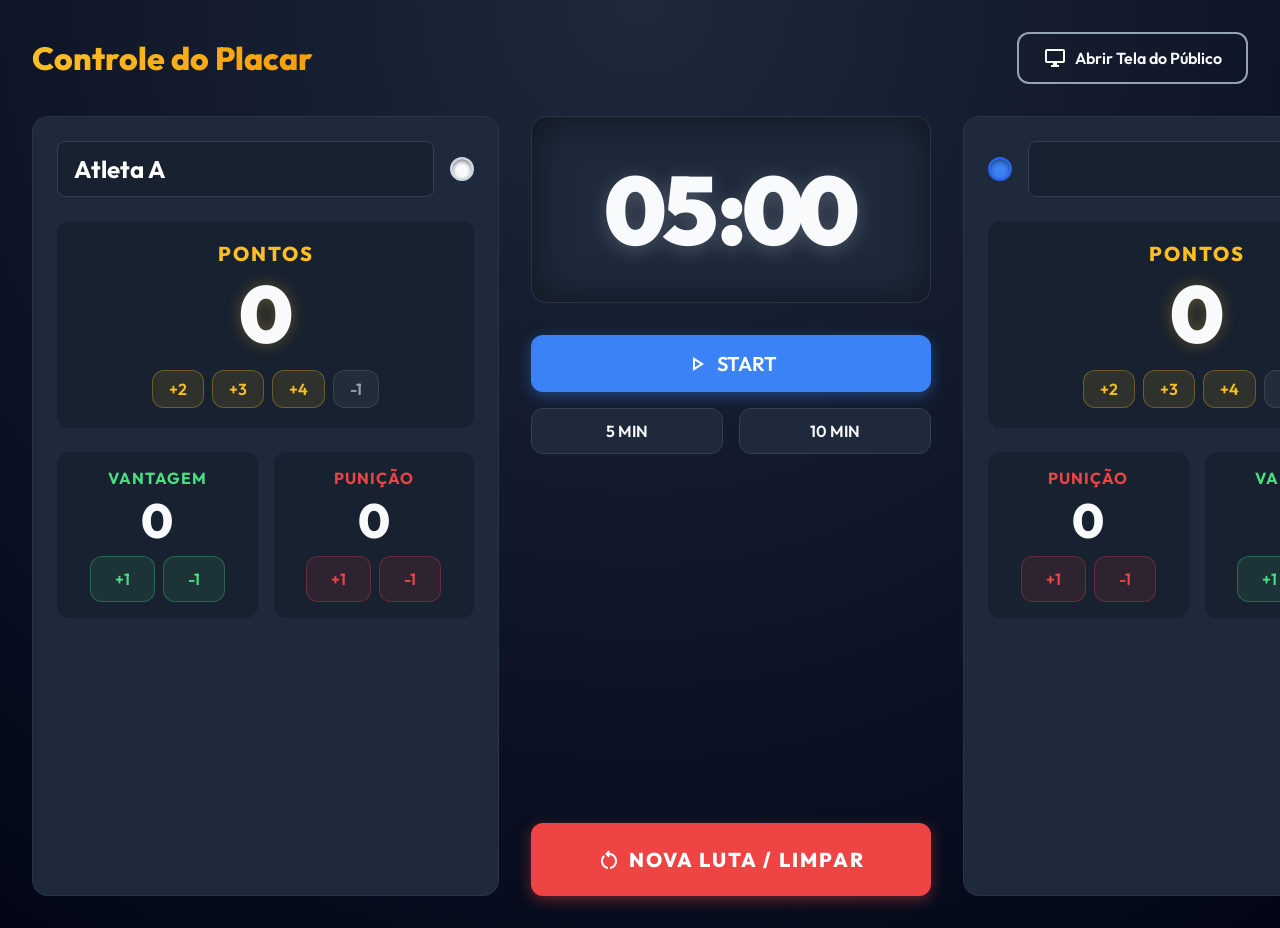
==== index.html @ 86d2e78d "first commit" ====
<!DOCTYPE html>
<html lang="pt-BR">
<head>
  <meta charset="UTF-8">
  <meta name="viewport" content="width=device-width, initial-scale=1.0">
  <title>Placar Jiu-Jitsu - Controle</title>
  <link rel="preconnect" href="https://fonts.googleapis.com">
  <link rel="preconnect" href="https://fonts.gstatic.com" crossorigin>
  <link href="https://fonts.googleapis.com/css2?family=Outfit:wght@400;600;800;900&display=swap" rel="stylesheet">
  <link rel="stylesheet" href="style.css">
  <link rel="stylesheet" href="https://fonts.googleapis.com/css2?family=Material+Symbols+Outlined:opsz,wght,FILL,GRAD@24,400,0,0" />
</head>
<body class="controle-body">
  <div class="top-actions">
    <h1>Controle do Placar</h1>
    <button id="btn-open-display" class="btn btn-outline" title="Abrir Tela de Exibição">
      <span class="material-symbols-outlined">desktop_windows</span>
      Abrir Tela do Público
    </button>
  </div>

  <div class="control-panel">
    <!-- Atleta A -->
    <div class="athlete-controls athlete-a">
      <div class="athlete-header">
        <input type="text" id="name-a" value="Atleta A" class="athlete-name-input" placeholder="Nome do Atleta" />
        <div class="color-badge badge-white"></div>
      </div>

      <div class="score-section">
        <h2 class="score-title text-yellow">Pontos</h2>
        <div class="score-display" id="display-pts-a">0</div>
        <div class="score-buttons">
          <button class="btn btn-pts" onclick="addScore('a', 'points', 2)">+2</button>
          <button class="btn btn-pts" onclick="addScore('a', 'points', 3)">+3</button>
          <button class="btn btn-pts" onclick="addScore('a', 'points', 4)">+4</button>
          <button class="btn btn-pts btn-sub" onclick="addScore('a', 'points', -1)">-1</button>
        </div>
      </div>

      <div class="minor-scores">
        <div class="score-section-small">
          <h3 class="text-green">Vantagem</h3>
          <div class="score-display-small" id="display-adv-a">0</div>
          <div class="score-buttons-small">
            <button class="btn btn-adv" onclick="addScore('a', 'advantages', 1)">+1</button>
            <button class="btn btn-adv btn-sub" onclick="addScore('a', 'advantages', -1)">-1</button>
          </div>
        </div>

        <div class="score-section-small">
          <h3 class="text-red">Punição</h3>
          <div class="score-display-small" id="display-pun-a">0</div>
          <div class="score-buttons-small">
            <button class="btn btn-pun" onclick="addScore('a', 'punishments', 1)">+1</button>
            <button class="btn btn-pun btn-sub" onclick="addScore('a', 'punishments', -1)">-1</button>
          </div>
        </div>
      </div>
    </div>

    <!-- Central Timer -->
    <div class="timer-controls">
      <div class="timer-container">
        <div class="timer-display" id="control-timer">05:00</div>
      </div>

      <div class="timer-actions">
        <button id="btn-start" class="btn btn-primary btn-large">
          <span class="material-symbols-outlined">play_arrow</span>
          START
        </button>
        <button id="btn-pause" class="btn btn-outline btn-large" style="display: none;">
          <span class="material-symbols-outlined">pause</span>
          PAUSE
        </button>
        
        <div class="timer-set-buttons">
          <button class="btn btn-secondary" onclick="setTimer(5 * 60)">5 MIN</button>
          <button class="btn btn-secondary" onclick="setTimer(10 * 60)">10 MIN</button>
        </div>
      </div>

      <div class="global-actions">
        <button class="btn btn-danger btn-nova-luta" onclick="resetMatch()">
          <span class="material-symbols-outlined">restart_alt</span>
          Nova Luta / Limpar
        </button>
      </div>
    </div>

    <!-- Atleta B -->
    <div class="athlete-controls athlete-b">
      <div class="athlete-header" style="flex-direction: row-reverse;">
        <input type="text" id="name-b" value="Atleta B" class="athlete-name-input" placeholder="Nome do Atleta" style="text-align: right;" />
        <div class="color-badge badge-blue"></div>
      </div>

      <div class="score-section">
        <h2 class="score-title text-yellow">Pontos</h2>
        <div class="score-display" id="display-pts-b">0</div>
        <div class="score-buttons">
          <button class="btn btn-pts" onclick="addScore('b', 'points', 2)">+2</button>
          <button class="btn btn-pts" onclick="addScore('b', 'points', 3)">+3</button>
          <button class="btn btn-pts" onclick="addScore('b', 'points', 4)">+4</button>
          <button class="btn btn-pts btn-sub" onclick="addScore('b', 'points', -1)">-1</button>
        </div>
      </div>

      <div class="minor-scores" style="flex-direction: row-reverse;">
        <div class="score-section-small">
          <h3 class="text-green">Vantagem</h3>
          <div class="score-display-small" id="display-adv-b">0</div>
          <div class="score-buttons-small">
            <button class="btn btn-adv" onclick="addScore('b', 'advantages', 1)">+1</button>
            <button class="btn btn-adv btn-sub" onclick="addScore('b', 'advantages', -1)">-1</button>
          </div>
        </div>

        <div class="score-section-small">
          <h3 class="text-red">Punição</h3>
          <div class="score-display-small" id="display-pun-b">0</div>
          <div class="score-buttons-small">
            <button class="btn btn-pun" onclick="addScore('b', 'punishments', 1)">+1</button>
            <button class="btn btn-pun btn-sub" onclick="addScore('b', 'punishments', -1)">-1</button>
          </div>
        </div>
      </div>
    </div>

  </div>

  <script src="control.js"></script>
</body>
</html>
---- style.css ----
:root {
  --bg-dark: #0f172a;
  --bg-darker: #020617;
  --bg-card: #1e293b;
  --bg-card-hover: #334155;
  --text-main: #f8fafc;
  --text-muted: #94a3b8;
  
  --color-yellow: #fbbf24;
  --color-green: #4ade80;
  --color-red: #ef4444;
  --color-blue: #3b82f6;
  --color-white: #ffffff;
  
  --shadow-sm: 0 1px 2px 0 rgb(0 0 0 / 0.05);
  --shadow-md: 0 4px 6px -1px rgb(0 0 0 / 0.1), 0 2px 4px -2px rgb(0 0 0 / 0.1);
  --shadow-lg: 0 10px 15px -3px rgb(0 0 0 / 0.1), 0 4px 6px -4px rgb(0 0 0 / 0.1);
  --shadow-glow-yellow: 0 0 15px rgba(251, 191, 36, 0.3);
  
  --round-sm: 8px;
  --round-md: 12px;
  --round-lg: 16px;
  --round-full: 9999px;
  
  --transition: all 0.2s cubic-bezier(0.4, 0, 0.2, 1);
}

* {
  box-sizing: border-box;
  margin: 0;
  padding: 0;
  font-family: 'Outfit', sans-serif;
}

body {
  background-color: var(--bg-darker);
  color: var(--text-main);
  min-height: 100vh;
  display: flex;
  flex-direction: column;
}

/* =========================================
   CONTROLE
========================================== */
.controle-body {
  padding: 2rem;
  background: radial-gradient(circle at 50% 0%, #1e293b 0%, #020617 100%);
}

.top-actions {
  display: flex;
  justify-content: space-between;
  align-items: center;
  margin-bottom: 2rem;
}

.top-actions h1 {
  font-size: 2rem;
  font-weight: 800;
  background: linear-gradient(to right, #fbbf24, #f59e0b);
  -webkit-background-clip: text;
  -webkit-text-fill-color: transparent;
}

.btn {
  display: flex;
  align-items: center;
  justify-content: center;
  gap: 0.5rem;
  padding: 0.75rem 1.5rem;
  border-radius: var(--round-md);
  font-size: 1rem;
  font-weight: 600;
  cursor: pointer;
  border: none;
  transition: var(--transition);
  color: var(--text-main);
}

.btn:active {
  transform: scale(0.95);
}

.btn-outline {
  background: transparent;
  border: 2px solid var(--text-muted);
  color: var(--text-main);
}

.btn-outline:hover {
  border-color: var(--text-main);
  background: rgba(255, 255, 255, 0.05);
}

.btn-primary {
  background: var(--color-blue);
  color: white;
  box-shadow: 0 4px 14px rgba(59, 130, 246, 0.4);
}
.btn-primary:hover {
  background: #2563eb;
  box-shadow: 0 6px 20px rgba(59, 130, 246, 0.6);
}

.btn-secondary {
  background: var(--bg-card);
  border: 1px solid var(--bg-card-hover);
}
.btn-secondary:hover {
  background: var(--bg-card-hover);
}

.btn-danger {
  background: var(--color-red);
  color: white;
  box-shadow: 0 4px 14px rgba(239, 68, 68, 0.4);
}
.btn-danger:hover {
  background: #dc2626;
  box-shadow: 0 6px 20px rgba(239, 68, 68, 0.6);
}

.btn-large {
  padding: 1rem 2rem;
  font-size: 1.25rem;
}

.control-panel {
  display: grid;
  grid-template-columns: 1fr 400px 1fr;
  gap: 2rem;
  height: calc(100vh - 120px);
}

.athlete-controls {
  background: var(--bg-card);
  border-radius: var(--round-lg);
  padding: 1.5rem;
  display: flex;
  flex-direction: column;
  gap: 1.5rem;
  border: 1px solid rgba(255, 255, 255, 0.05);
  box-shadow: var(--shadow-xl);
}

.athlete-header {
  display: flex;
  align-items: center;
  gap: 1rem;
}

.athlete-name-input {
  flex: 1;
  background: rgba(0, 0, 0, 0.2);
  border: 1px solid var(--bg-card-hover);
  border-radius: var(--round-sm);
  padding: 0.75rem 1rem;
  color: white;
  font-size: 1.5rem;
  font-weight: 700;
  outline: none;
  transition: var(--transition);
}
.athlete-name-input:focus {
  border-color: var(--color-blue);
}

.color-badge {
  width: 24px;
  height: 24px;
  border-radius: 50%;
  box-shadow: inset 0 2px 4px rgba(0,0,0,0.5);
}
.badge-white { background: #f8fafc; border: 2px solid #cbd5e1; }
.badge-blue { background: #3b82f6; border: 2px solid #2563eb; }

.score-section {
  background: rgba(0,0,0,0.2);
  border-radius: var(--round-md);
  padding: 1.25rem;
  text-align: center;
  display: flex;
  flex-direction: column;
  align-items: center;
}

.score-title {
  font-size: 1.25rem;
  text-transform: uppercase;
  letter-spacing: 2px;
  margin-bottom: 0.5rem;
  font-weight: 800;
}

.text-yellow { color: var(--color-yellow); }
.text-green { color: var(--color-green); }
.text-red { color: var(--color-red); }

.score-display {
  font-size: 5rem;
  font-weight: 900;
  line-height: 1;
  margin-bottom: 1rem;
  text-shadow: var(--shadow-glow-yellow);
}

.score-buttons {
  display: flex;
  gap: 0.5rem;
  flex-wrap: wrap;
  justify-content: center;
}

.btn-pts {
  background: rgba(251, 191, 36, 0.1);
  color: var(--color-yellow);
  border: 1px solid rgba(251, 191, 36, 0.3);
  padding: 0.5rem 1rem;
}
.btn-pts:hover {
  background: rgba(251, 191, 36, 0.2);
  border-color: var(--color-yellow);
}

.btn-sub {
  background: rgba(255, 255, 255, 0.05);
  color: var(--text-muted);
  border: 1px solid rgba(255, 255, 255, 0.1);
}
.btn-sub:hover {
  background: rgba(255, 255, 255, 0.1);
  color: white;
}

.minor-scores {
  display: flex;
  gap: 1rem;
}

.score-section-small {
  flex: 1;
  background: rgba(0,0,0,0.2);
  border-radius: var(--round-md);
  padding: 1rem;
  text-align: center;
}

.score-section-small h3 {
  font-size: 1rem;
  text-transform: uppercase;
  letter-spacing: 1px;
  margin-bottom: 0.5rem;
}

.score-display-small {
  font-size: 3rem;
  font-weight: 800;
  line-height: 1;
  margin-bottom: 0.75rem;
}

.score-buttons-small {
  display: flex;
  gap: 0.5rem;
  justify-content: center;
}

.btn-adv { background: rgba(74, 222, 128, 0.1); color: var(--color-green); border: 1px solid rgba(74, 222, 128, 0.3); }
.btn-adv:hover { background: rgba(74, 222, 128, 0.2); }
.btn-pun { background: rgba(239, 68, 68, 0.1); color: var(--color-red); border: 1px solid rgba(239, 68, 68, 0.3); }
.btn-pun:hover { background: rgba(239, 68, 68, 0.2); }


.timer-controls {
  display: flex;
  flex-direction: column;
  gap: 2rem;
}

.timer-container {
  background: var(--bg-card);
  border-radius: var(--round-lg);
  padding: 2rem;
  display: flex;
  justify-content: center;
  align-items: center;
  border: 1px solid rgba(255, 255, 255, 0.05);
  box-shadow: 0 0 40px rgba(0,0,0,0.5) inset;
}

.timer-display {
  font-size: 6rem;
  font-weight: 900;
  font-variant-numeric: tabular-nums;
  letter-spacing: -2px;
  color: var(--text-main);
  text-shadow: 0 4px 20px rgba(255,255,255,0.2);
}

.timer-actions {
  display: flex;
  flex-direction: column;
  gap: 1rem;
}

.timer-set-buttons {
  display: flex;
  gap: 1rem;
}
.timer-set-buttons .btn {
  flex: 1;
}

.global-actions {
  margin-top: auto;
  display: flex;
  flex-direction: column;
}
.btn-nova-luta {
  padding: 1.5rem;
  font-size: 1.25rem;
  text-transform: uppercase;
  letter-spacing: 2px;
  font-weight: 800;
}

/* =========================================
   PUBLIC DISPLAY
========================================== */
.display-body {
  overflow: hidden;
  background: #000;
  display: grid;
  grid-template-rows: auto 1fr;
  padding: 2vh;
}

.display-header {
  display: grid;
  grid-template-columns: 1fr auto 1fr;
  align-items: center;
  gap: 2rem;
  margin-bottom: 2vh;
}

.display-athlete-name {
  font-size: 5vw;
  font-weight: 900;
  text-transform: uppercase;
  white-space: nowrap;
  overflow: hidden;
  text-overflow: ellipsis;
  padding: 0 2rem;
  color: white;
}

.display-timer-wrapper {
  background: #111;
  padding: 1rem 3rem;
  border-radius: 20px;
  border: 2px solid #333;
}

.display-timer {
  font-size: 8vw;
  font-weight: 900;
  font-variant-numeric: tabular-nums;
  line-height: 1;
  color: #fff;
  text-shadow: 0 0 20px rgba(255,255,255,0.3);
}

.display-main {
  display: grid;
  grid-template-columns: 1fr 1fr;
  gap: 2vw;
  height: 100%;
}

.display-athlete-card {
  background: linear-gradient(180deg, #111, #050505);
  border-radius: 2rem;
  display: flex;
  flex-direction: column;
  padding: 3rem 2rem;
  position: relative;
  border: 1px solid #222;
}

.card-white {
  border-top: 10px solid #f8fafc;
}
.card-blue {
  border-top: 10px solid #3b82f6;
}

.display-points-wrapper {
  flex: 1;
  display: flex;
  flex-direction: column;
  justify-content: center;
  align-items: center;
}

.display-points-title {
  color: var(--color-yellow);
  font-size: 3vw;
  font-weight: 900;
  text-transform: uppercase;
  letter-spacing: 4px;
}

.display-points {
  font-size: 25vw;
  font-weight: 900;
  line-height: 1;
  color: var(--color-yellow);
  text-shadow: 0 0 40px rgba(251, 191, 36, 0.4);
}

.display-minor-wrapper {
  display: grid;
  grid-template-columns: 1fr 1fr;
  gap: 2rem;
  margin-top: 2rem;
}

.display-minor-box {
  background: rgba(255,255,255,0.03);
  border-radius: 1.5rem;
  padding: 2rem 1rem;
  text-align: center;
  border: 1px solid rgba(255,255,255,0.05);
}

.display-minor-title {
  font-size: 2vw;
  font-weight: 800;
  text-transform: uppercase;
  letter-spacing: 2px;
  margin-bottom: 1rem;
}

.display-minor-score {
  font-size: 10vw;
  font-weight: 900;
  line-height: 1;
}

.color-pulse {
  animation: pulse 0.3s ease-out;
}

@keyframes pulse {
  0% { transform: scale(1); }
  50% { transform: scale(1.1); }
  100% { transform: scale(1); }
}

@media (max-width: 1200px) {
  .control-panel {
    grid-template-columns: 1fr;
    height: auto;
  }
}
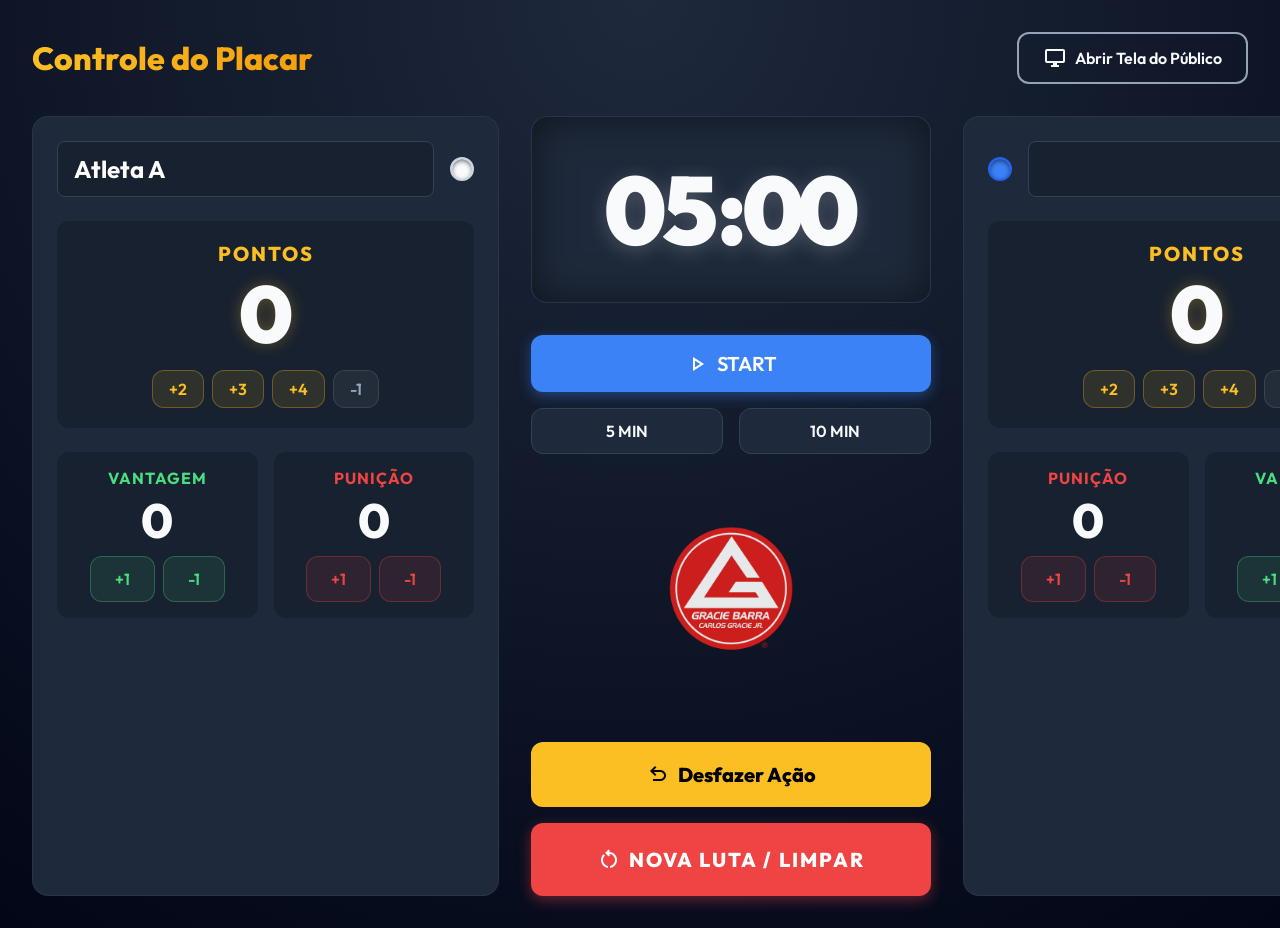
==== commit 454e1e24: "feat: Implement undo functionality for score and match reset actions, add Gracie Barra logo, and ref" ====
--- a/index.html
+++ b/index.html
@@ -1,5 +1,6 @@
 <!DOCTYPE html>
 <html lang="pt-BR">
+
 <head>
   <meta charset="UTF-8">
   <meta name="viewport" content="width=device-width, initial-scale=1.0">
@@ -8,8 +9,10 @@
   <link rel="preconnect" href="https://fonts.gstatic.com" crossorigin>
   <link href="https://fonts.googleapis.com/css2?family=Outfit:wght@400;600;800;900&display=swap" rel="stylesheet">
   <link rel="stylesheet" href="style.css">
-  <link rel="stylesheet" href="https://fonts.googleapis.com/css2?family=Material+Symbols+Outlined:opsz,wght,FILL,GRAD@24,400,0,0" />
+  <link rel="stylesheet"
+    href="https://fonts.googleapis.com/css2?family=Material+Symbols+Outlined:opsz,wght,FILL,GRAD@24,400,0,0" />
 </head>
+
 <body class="controle-body">
   <div class="top-actions">
     <h1>Controle do Placar</h1>
@@ -74,14 +77,26 @@
           <span class="material-symbols-outlined">pause</span>
           PAUSE
         </button>
-        
+
         <div class="timer-set-buttons">
           <button class="btn btn-secondary" onclick="setTimer(5 * 60)">5 MIN</button>
           <button class="btn btn-secondary" onclick="setTimer(10 * 60)">10 MIN</button>
         </div>
       </div>
 
-      <div class="global-actions">
+      <div class="brand-logo"
+        style="display: flex; justify-content: center; align-items: center; margin: auto 0; padding: 1rem 0;">
+        <img src="assets/Gracie_Barra.png" alt="Gracie Barra Logo"
+          style="max-height: 140px; width: auto; opacity: 0.9;" />
+      </div>
+
+      <div class="global-actions" style="gap: 1rem;">
+        <button class="btn"
+          style="background: var(--color-yellow); color: #000; font-size: 1.25rem; font-weight: 800; padding: 1.25rem;"
+          onclick="undo()">
+          <span class="material-symbols-outlined">undo</span>
+          Desfazer Ação
+        </button>
         <button class="btn btn-danger btn-nova-luta" onclick="resetMatch()">
           <span class="material-symbols-outlined">restart_alt</span>
           Nova Luta / Limpar
@@ -92,7 +107,8 @@
     <!-- Atleta B -->
     <div class="athlete-controls athlete-b">
       <div class="athlete-header" style="flex-direction: row-reverse;">
-        <input type="text" id="name-b" value="Atleta B" class="athlete-name-input" placeholder="Nome do Atleta" style="text-align: right;" />
+        <input type="text" id="name-b" value="Atleta B" class="athlete-name-input" placeholder="Nome do Atleta"
+          style="text-align: right;" />
         <div class="color-badge badge-blue"></div>
       </div>
 
@@ -132,4 +148,5 @@
 
   <script src="control.js"></script>
 </body>
-</html>
+
+</html>
--- a/style.css
+++ b/style.css
@@ -5,23 +5,23 @@
   --bg-card-hover: #334155;
   --text-main: #f8fafc;
   --text-muted: #94a3b8;
-  
+
   --color-yellow: #fbbf24;
   --color-green: #4ade80;
   --color-red: #ef4444;
   --color-blue: #3b82f6;
   --color-white: #ffffff;
-  
+
   --shadow-sm: 0 1px 2px 0 rgb(0 0 0 / 0.05);
   --shadow-md: 0 4px 6px -1px rgb(0 0 0 / 0.1), 0 2px 4px -2px rgb(0 0 0 / 0.1);
   --shadow-lg: 0 10px 15px -3px rgb(0 0 0 / 0.1), 0 4px 6px -4px rgb(0 0 0 / 0.1);
   --shadow-glow-yellow: 0 0 15px rgba(251, 191, 36, 0.3);
-  
+
   --round-sm: 8px;
   --round-md: 12px;
   --round-lg: 16px;
   --round-full: 9999px;
-  
+
   --transition: all 0.2s cubic-bezier(0.4, 0, 0.2, 1);
 }
 
@@ -98,6 +98,7 @@
   color: white;
   box-shadow: 0 4px 14px rgba(59, 130, 246, 0.4);
 }
+
 .btn-primary:hover {
   background: #2563eb;
   box-shadow: 0 6px 20px rgba(59, 130, 246, 0.6);
@@ -107,6 +108,7 @@
   background: var(--bg-card);
   border: 1px solid var(--bg-card-hover);
 }
+
 .btn-secondary:hover {
   background: var(--bg-card-hover);
 }
@@ -116,6 +118,7 @@
   color: white;
   box-shadow: 0 4px 14px rgba(239, 68, 68, 0.4);
 }
+
 .btn-danger:hover {
   background: #dc2626;
   box-shadow: 0 6px 20px rgba(239, 68, 68, 0.6);
@@ -162,6 +165,7 @@
   outline: none;
   transition: var(--transition);
 }
+
 .athlete-name-input:focus {
   border-color: var(--color-blue);
 }
@@ -170,13 +174,21 @@
   width: 24px;
   height: 24px;
   border-radius: 50%;
-  box-shadow: inset 0 2px 4px rgba(0,0,0,0.5);
-}
-.badge-white { background: #f8fafc; border: 2px solid #cbd5e1; }
-.badge-blue { background: #3b82f6; border: 2px solid #2563eb; }
+  box-shadow: inset 0 2px 4px rgba(0, 0, 0, 0.5);
+}
+
+.badge-white {
+  background: #f8fafc;
+  border: 2px solid #cbd5e1;
+}
+
+.badge-blue {
+  background: #3b82f6;
+  border: 2px solid #2563eb;
+}
 
 .score-section {
-  background: rgba(0,0,0,0.2);
+  background: rgba(0, 0, 0, 0.2);
   border-radius: var(--round-md);
   padding: 1.25rem;
   text-align: center;
@@ -193,9 +205,17 @@
   font-weight: 800;
 }
 
-.text-yellow { color: var(--color-yellow); }
-.text-green { color: var(--color-green); }
-.text-red { color: var(--color-red); }
+.text-yellow {
+  color: var(--color-yellow);
+}
+
+.text-green {
+  color: var(--color-green);
+}
+
+.text-red {
+  color: var(--color-red);
+}
 
 .score-display {
   font-size: 5rem;
@@ -218,6 +238,7 @@
   border: 1px solid rgba(251, 191, 36, 0.3);
   padding: 0.5rem 1rem;
 }
+
 .btn-pts:hover {
   background: rgba(251, 191, 36, 0.2);
   border-color: var(--color-yellow);
@@ -228,6 +249,7 @@
   color: var(--text-muted);
   border: 1px solid rgba(255, 255, 255, 0.1);
 }
+
 .btn-sub:hover {
   background: rgba(255, 255, 255, 0.1);
   color: white;
@@ -240,7 +262,7 @@
 
 .score-section-small {
   flex: 1;
-  background: rgba(0,0,0,0.2);
+  background: rgba(0, 0, 0, 0.2);
   border-radius: var(--round-md);
   padding: 1rem;
   text-align: center;
@@ -266,10 +288,25 @@
   justify-content: center;
 }
 
-.btn-adv { background: rgba(74, 222, 128, 0.1); color: var(--color-green); border: 1px solid rgba(74, 222, 128, 0.3); }
-.btn-adv:hover { background: rgba(74, 222, 128, 0.2); }
-.btn-pun { background: rgba(239, 68, 68, 0.1); color: var(--color-red); border: 1px solid rgba(239, 68, 68, 0.3); }
-.btn-pun:hover { background: rgba(239, 68, 68, 0.2); }
+.btn-adv {
+  background: rgba(74, 222, 128, 0.1);
+  color: var(--color-green);
+  border: 1px solid rgba(74, 222, 128, 0.3);
+}
+
+.btn-adv:hover {
+  background: rgba(74, 222, 128, 0.2);
+}
+
+.btn-pun {
+  background: rgba(239, 68, 68, 0.1);
+  color: var(--color-red);
+  border: 1px solid rgba(239, 68, 68, 0.3);
+}
+
+.btn-pun:hover {
+  background: rgba(239, 68, 68, 0.2);
+}
 
 
 .timer-controls {
@@ -286,7 +323,7 @@
   justify-content: center;
   align-items: center;
   border: 1px solid rgba(255, 255, 255, 0.05);
-  box-shadow: 0 0 40px rgba(0,0,0,0.5) inset;
+  box-shadow: 0 0 40px rgba(0, 0, 0, 0.5) inset;
 }
 
 .timer-display {
@@ -295,7 +332,7 @@
   font-variant-numeric: tabular-nums;
   letter-spacing: -2px;
   color: var(--text-main);
-  text-shadow: 0 4px 20px rgba(255,255,255,0.2);
+  text-shadow: 0 4px 20px rgba(255, 255, 255, 0.2);
 }
 
 .timer-actions {
@@ -308,6 +345,7 @@
   display: flex;
   gap: 1rem;
 }
+
 .timer-set-buttons .btn {
   flex: 1;
 }
@@ -317,6 +355,7 @@
   display: flex;
   flex-direction: column;
 }
+
 .btn-nova-luta {
   padding: 1.5rem;
   font-size: 1.25rem;
@@ -334,6 +373,7 @@
   display: grid;
   grid-template-rows: auto 1fr;
   padding: 2vh;
+  height: 100vh;
 }
 
 .display-header {
@@ -363,12 +403,12 @@
 }
 
 .display-timer {
-  font-size: 8vw;
+  font-size: 5vw;
   font-weight: 900;
   font-variant-numeric: tabular-nums;
   line-height: 1;
   color: #fff;
-  text-shadow: 0 0 20px rgba(255,255,255,0.3);
+  text-shadow: 0 0 20px rgba(255, 255, 255, 0.3);
 }
 
 .display-main {
@@ -391,6 +431,7 @@
 .card-white {
   border-top: 10px solid #f8fafc;
 }
+
 .card-blue {
   border-top: 10px solid #3b82f6;
 }
@@ -412,7 +453,7 @@
 }
 
 .display-points {
-  font-size: 25vw;
+  font-size: 18vw;
   font-weight: 900;
   line-height: 1;
   color: var(--color-yellow);
@@ -422,28 +463,28 @@
 .display-minor-wrapper {
   display: grid;
   grid-template-columns: 1fr 1fr;
-  gap: 2rem;
-  margin-top: 2rem;
+  gap: 1.5rem;
+  margin-top: 1rem;
 }
 
 .display-minor-box {
-  background: rgba(255,255,255,0.03);
+  background: rgba(255, 255, 255, 0.03);
   border-radius: 1.5rem;
-  padding: 2rem 1rem;
+  padding: 1rem;
   text-align: center;
-  border: 1px solid rgba(255,255,255,0.05);
+  border: 1px solid rgba(255, 255, 255, 0.05);
 }
 
 .display-minor-title {
-  font-size: 2vw;
+  font-size: 1.5vw;
   font-weight: 800;
   text-transform: uppercase;
   letter-spacing: 2px;
-  margin-bottom: 1rem;
+  margin-bottom: 0.5rem;
 }
 
 .display-minor-score {
-  font-size: 10vw;
+  font-size: 5vw;
   font-weight: 900;
   line-height: 1;
 }
@@ -453,9 +494,17 @@
 }
 
 @keyframes pulse {
-  0% { transform: scale(1); }
-  50% { transform: scale(1.1); }
-  100% { transform: scale(1); }
+  0% {
+    transform: scale(1);
+  }
+
+  50% {
+    transform: scale(1.1);
+  }
+
+  100% {
+    transform: scale(1);
+  }
 }
 
 @media (max-width: 1200px) {
@@ -463,4 +512,4 @@
     grid-template-columns: 1fr;
     height: auto;
   }
-}
+}
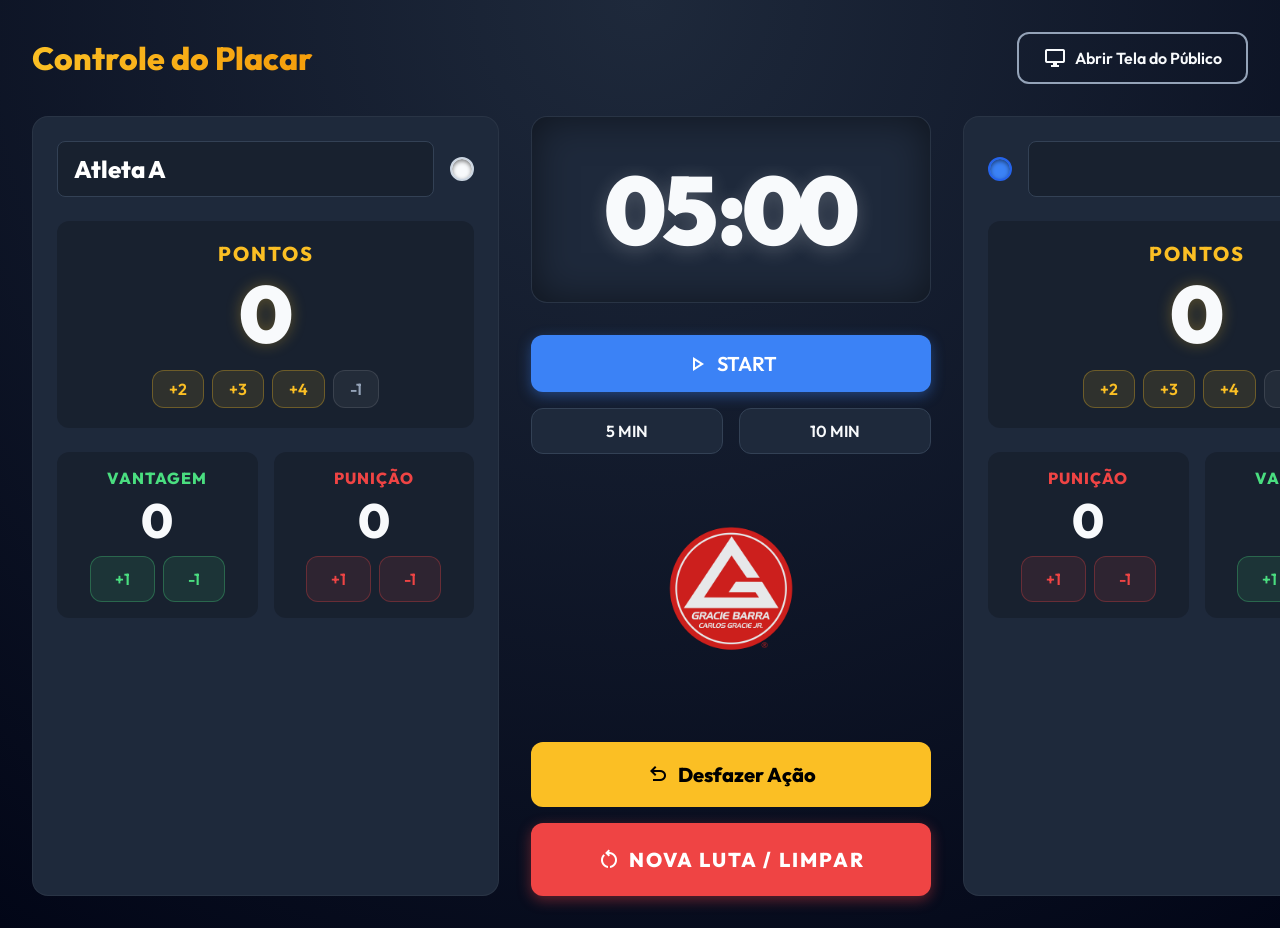
==== commit 5eb74b7d: "feat: Implement local font assets and CSS for Outfit and Material Symbols, replacing external CDN li" ====
--- a/index.html
+++ b/index.html
@@ -5,12 +5,9 @@
   <meta charset="UTF-8">
   <meta name="viewport" content="width=device-width, initial-scale=1.0">
   <title>Placar Jiu-Jitsu - Controle</title>
-  <link rel="preconnect" href="https://fonts.googleapis.com">
-  <link rel="preconnect" href="https://fonts.gstatic.com" crossorigin>
-  <link href="https://fonts.googleapis.com/css2?family=Outfit:wght@400;600;800;900&display=swap" rel="stylesheet">
+  <link rel="stylesheet" href="fonts.css">
   <link rel="stylesheet" href="style.css">
-  <link rel="stylesheet"
-    href="https://fonts.googleapis.com/css2?family=Material+Symbols+Outlined:opsz,wght,FILL,GRAD@24,400,0,0" />
+  <link rel="stylesheet" href="icons.css">
 </head>
 
 <body class="controle-body">
--- a/fonts.css
+++ b/fonts.css
@@ -0,0 +1,72 @@
+/* latin-ext */
+@font-face {
+  font-family: 'Outfit';
+  font-style: normal;
+  font-weight: 400;
+  font-display: swap;
+  src: url(assets/fonts/fonts-0.woff2) format('woff2');
+  unicode-range: U+0100-02BA, U+02BD-02C5, U+02C7-02CC, U+02CE-02D7, U+02DD-02FF, U+0304, U+0308, U+0329, U+1D00-1DBF, U+1E00-1E9F, U+1EF2-1EFF, U+2020, U+20A0-20AB, U+20AD-20C0, U+2113, U+2C60-2C7F, U+A720-A7FF;
+}
+/* latin */
+@font-face {
+  font-family: 'Outfit';
+  font-style: normal;
+  font-weight: 400;
+  font-display: swap;
+  src: url(assets/fonts/fonts-1.woff2) format('woff2');
+  unicode-range: U+0000-00FF, U+0131, U+0152-0153, U+02BB-02BC, U+02C6, U+02DA, U+02DC, U+0304, U+0308, U+0329, U+2000-206F, U+20AC, U+2122, U+2191, U+2193, U+2212, U+2215, U+FEFF, U+FFFD;
+}
+/* latin-ext */
+@font-face {
+  font-family: 'Outfit';
+  font-style: normal;
+  font-weight: 600;
+  font-display: swap;
+  src: url(assets/fonts/fonts-2.woff2) format('woff2');
+  unicode-range: U+0100-02BA, U+02BD-02C5, U+02C7-02CC, U+02CE-02D7, U+02DD-02FF, U+0304, U+0308, U+0329, U+1D00-1DBF, U+1E00-1E9F, U+1EF2-1EFF, U+2020, U+20A0-20AB, U+20AD-20C0, U+2113, U+2C60-2C7F, U+A720-A7FF;
+}
+/* latin */
+@font-face {
+  font-family: 'Outfit';
+  font-style: normal;
+  font-weight: 600;
+  font-display: swap;
+  src: url(assets/fonts/fonts-3.woff2) format('woff2');
+  unicode-range: U+0000-00FF, U+0131, U+0152-0153, U+02BB-02BC, U+02C6, U+02DA, U+02DC, U+0304, U+0308, U+0329, U+2000-206F, U+20AC, U+2122, U+2191, U+2193, U+2212, U+2215, U+FEFF, U+FFFD;
+}
+/* latin-ext */
+@font-face {
+  font-family: 'Outfit';
+  font-style: normal;
+  font-weight: 800;
+  font-display: swap;
+  src: url(assets/fonts/fonts-4.woff2) format('woff2');
+  unicode-range: U+0100-02BA, U+02BD-02C5, U+02C7-02CC, U+02CE-02D7, U+02DD-02FF, U+0304, U+0308, U+0329, U+1D00-1DBF, U+1E00-1E9F, U+1EF2-1EFF, U+2020, U+20A0-20AB, U+20AD-20C0, U+2113, U+2C60-2C7F, U+A720-A7FF;
+}
+/* latin */
+@font-face {
+  font-family: 'Outfit';
+  font-style: normal;
+  font-weight: 800;
+  font-display: swap;
+  src: url(assets/fonts/fonts-5.woff2) format('woff2');
+  unicode-range: U+0000-00FF, U+0131, U+0152-0153, U+02BB-02BC, U+02C6, U+02DA, U+02DC, U+0304, U+0308, U+0329, U+2000-206F, U+20AC, U+2122, U+2191, U+2193, U+2212, U+2215, U+FEFF, U+FFFD;
+}
+/* latin-ext */
+@font-face {
+  font-family: 'Outfit';
+  font-style: normal;
+  font-weight: 900;
+  font-display: swap;
+  src: url(assets/fonts/fonts-6.woff2) format('woff2');
+  unicode-range: U+0100-02BA, U+02BD-02C5, U+02C7-02CC, U+02CE-02D7, U+02DD-02FF, U+0304, U+0308, U+0329, U+1D00-1DBF, U+1E00-1E9F, U+1EF2-1EFF, U+2020, U+20A0-20AB, U+20AD-20C0, U+2113, U+2C60-2C7F, U+A720-A7FF;
+}
+/* latin */
+@font-face {
+  font-family: 'Outfit';
+  font-style: normal;
+  font-weight: 900;
+  font-display: swap;
+  src: url(assets/fonts/fonts-7.woff2) format('woff2');
+  unicode-range: U+0000-00FF, U+0131, U+0152-0153, U+02BB-02BC, U+02C6, U+02DA, U+02DC, U+0304, U+0308, U+0329, U+2000-206F, U+20AC, U+2122, U+2191, U+2193, U+2212, U+2215, U+FEFF, U+FFFD;
+}
--- a/icons.css
+++ b/icons.css
@@ -0,0 +1,24 @@
+/* fallback */
+@font-face {
+  font-family: 'Material Symbols Outlined';
+  font-style: normal;
+  font-weight: 400;
+  src: url(assets/fonts/icons-0.woff2) format('woff2');
+}
+
+.material-symbols-outlined {
+  font-family: 'Material Symbols Outlined';
+  font-weight: normal;
+  font-style: normal;
+  font-size: 24px;
+  line-height: 1;
+  letter-spacing: normal;
+  text-transform: none;
+  display: inline-block;
+  white-space: nowrap;
+  word-wrap: normal;
+  direction: ltr;
+  -webkit-font-feature-settings: 'liga';
+  font-feature-settings: 'liga';
+  -webkit-font-smoothing: antialiased;
+}
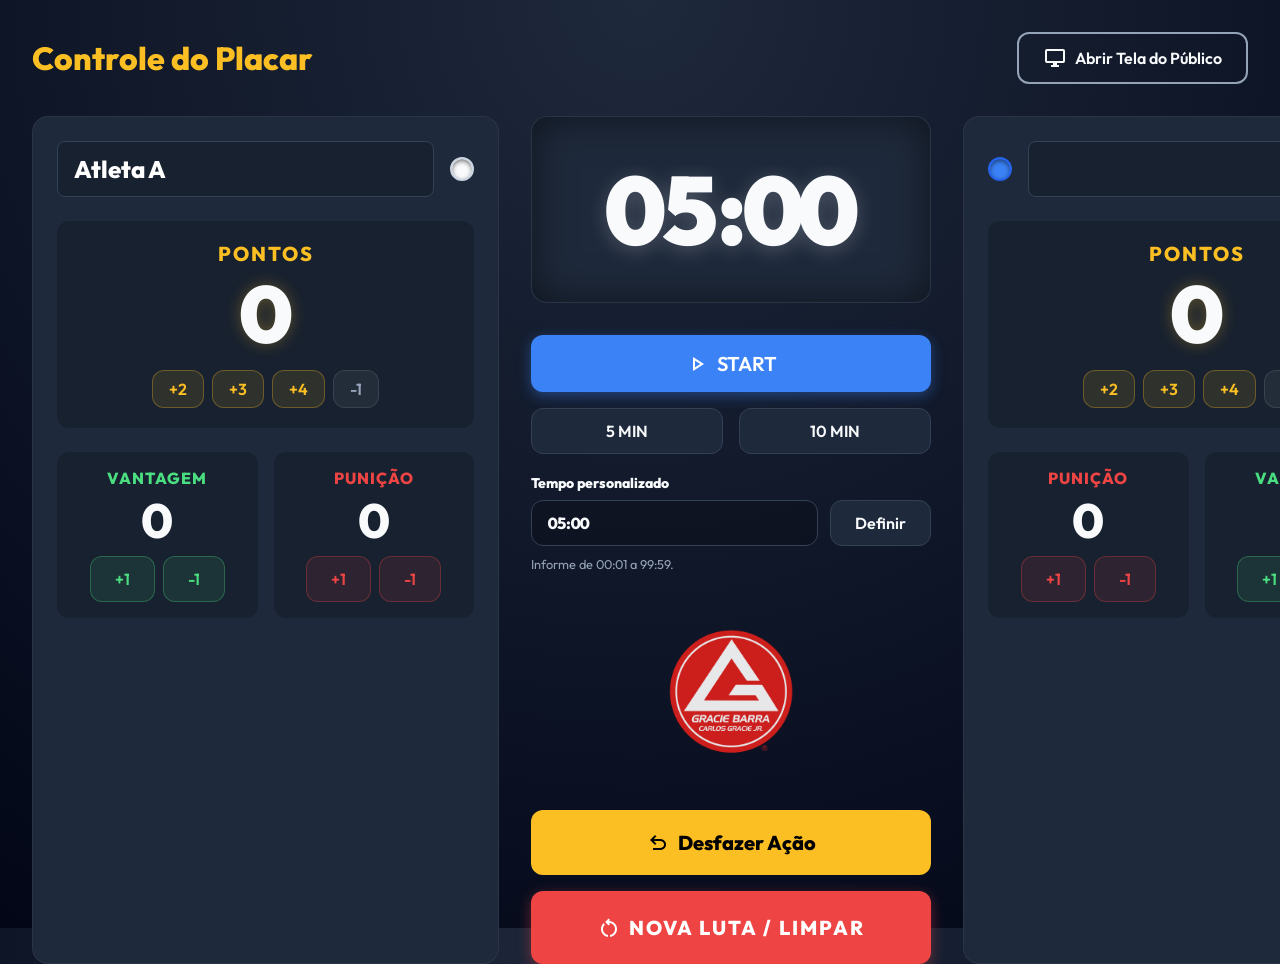
==== commit bf51a1b5: "feat: Add custom timer functionality with input validation and styling" ====
--- a/index.html
+++ b/index.html
@@ -79,6 +79,18 @@
           <button class="btn btn-secondary" onclick="setTimer(5 * 60)">5 MIN</button>
           <button class="btn btn-secondary" onclick="setTimer(10 * 60)">10 MIN</button>
         </div>
+
+        <form id="custom-timer-form" class="custom-timer-form" novalidate>
+          <label for="custom-timer">Tempo personalizado</label>
+          <div class="custom-timer-row">
+            <input id="custom-timer" class="custom-timer-input" type="text" inputmode="numeric"
+              autocomplete="off" maxlength="5" placeholder="MM:SS" aria-describedby="custom-timer-message" />
+            <button class="btn btn-secondary" type="submit">Definir</button>
+          </div>
+          <p id="custom-timer-message" class="custom-timer-message" aria-live="polite">
+            Informe de 00:01 a 99:59.
+          </p>
+        </form>
       </div>
 
       <div class="brand-logo"
@@ -146,4 +158,4 @@
   <script src="control.js"></script>
 </body>
 
-</html>+</html>
--- a/style.css
+++ b/style.css
@@ -58,9 +58,7 @@
 .top-actions h1 {
   font-size: 2rem;
   font-weight: 800;
-  background: linear-gradient(to right, #fbbf24, #f59e0b);
-  -webkit-background-clip: text;
-  -webkit-text-fill-color: transparent;
+  color: var(--color-yellow);
 }
 
 .btn {
@@ -80,6 +78,11 @@
 
 .btn:active {
   transform: scale(0.95);
+}
+
+.btn:focus-visible {
+  outline: 3px solid rgba(96, 165, 250, 0.9);
+  outline-offset: 3px;
 }
 
 .btn-outline {
@@ -350,6 +353,64 @@
   flex: 1;
 }
 
+.custom-timer-form {
+  display: flex;
+  flex-direction: column;
+  gap: 0.5rem;
+  padding-top: 0.25rem;
+}
+
+.custom-timer-form label {
+  color: var(--text-main);
+  font-size: 0.875rem;
+  font-weight: 700;
+}
+
+.custom-timer-row {
+  display: grid;
+  grid-template-columns: minmax(0, 1fr) auto;
+  gap: 0.75rem;
+}
+
+.custom-timer-input {
+  width: 100%;
+  min-width: 0;
+  border: 1px solid var(--bg-card-hover);
+  border-radius: var(--round-md);
+  outline: none;
+  background: rgba(0, 0, 0, 0.2);
+  color: var(--text-main);
+  padding: 0.75rem 1rem;
+  font-size: 1rem;
+  font-weight: 700;
+  font-variant-numeric: tabular-nums;
+  transition: border-color 0.2s ease, box-shadow 0.2s ease;
+}
+
+.custom-timer-input::placeholder {
+  color: var(--text-muted);
+}
+
+.custom-timer-input:focus-visible {
+  border-color: var(--color-blue);
+  box-shadow: 0 0 0 3px rgba(59, 130, 246, 0.25);
+}
+
+.custom-timer-input[aria-invalid="true"] {
+  border-color: var(--color-red);
+}
+
+.custom-timer-message {
+  min-height: 1.25rem;
+  color: var(--text-muted);
+  font-size: 0.8rem;
+  line-height: 1.25rem;
+}
+
+.custom-timer-message.is-error {
+  color: #fca5a5;
+}
+
 .global-actions {
   margin-top: auto;
   display: flex;
@@ -512,4 +573,4 @@
     grid-template-columns: 1fr;
     height: auto;
   }
-}+}
